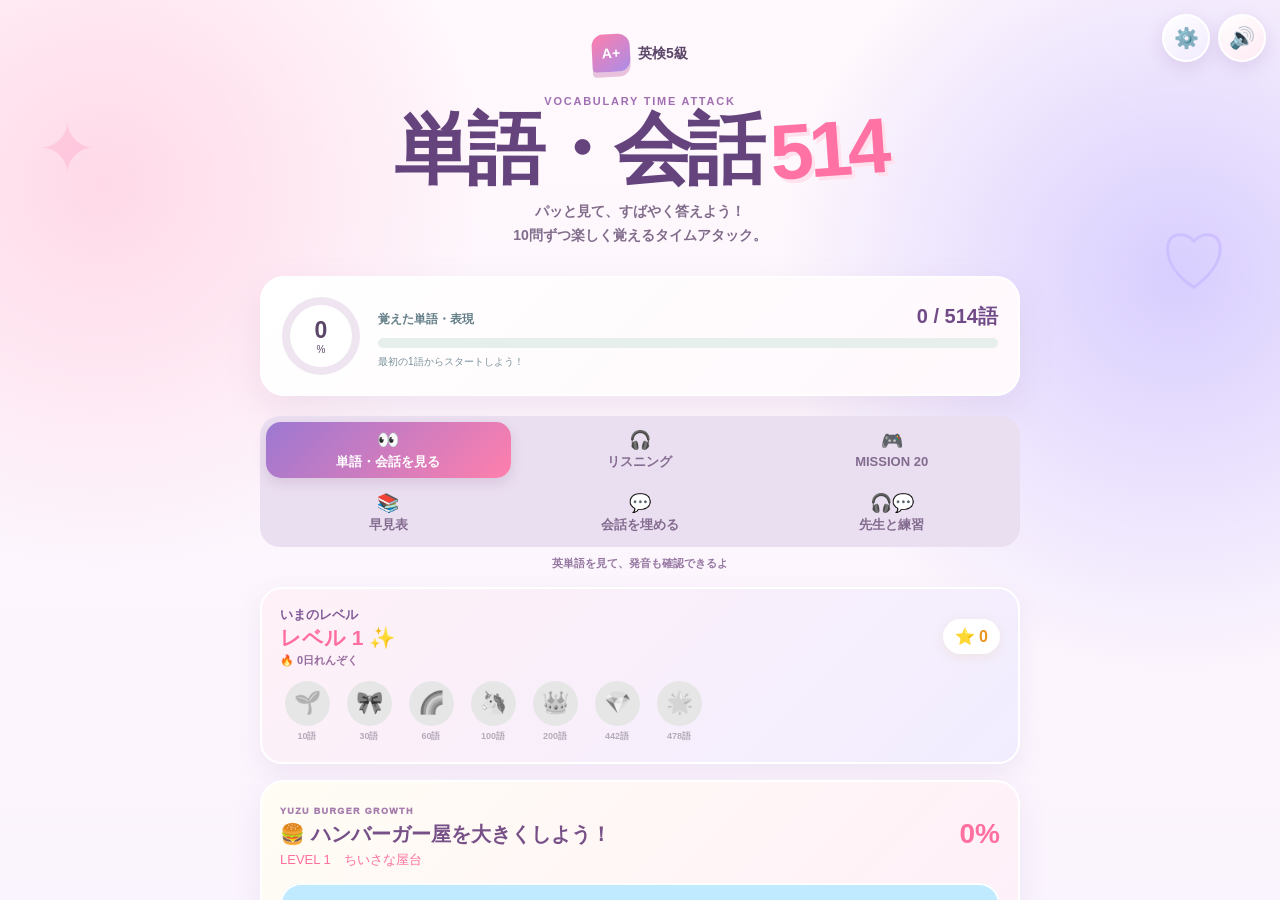
==== index.html @ 6a0f7e55 "Add five speaking practice activities with sentence building and self-check milestones" ====
<!doctype html>
<html lang="ja">
<head>
<meta charset="utf-8">
<meta name="viewport" content="width=device-width,initial-scale=1,viewport-fit=cover">
<title>単語・会話514</title>
<style>
*{box-sizing:border-box}html,body{margin:0;width:100%;height:100%;overflow:hidden;background:#fff8fc}.appframe{display:block;width:100%;height:100%;border:0;background:#fff}
</style>
</head>
<body>
<iframe id="appframe" class="appframe" src="./legacy.html?v=29" title="単語・会話514" allow="autoplay"></iframe>
<script>
const frame=document.getElementById('appframe');
const BGM_KEY='eigo305-bgm-v1';
const BGM_TRACKS={
  1:{tempo:360,notes:[523,659,784,659,587,698,880,698],bass:[262,262,294,294,220,220,247,247],wave:'sine'},
  2:{tempo:320,notes:[659,784,988,784,698,880,1047,880],bass:[330,330,349,349,294,294,330,330],wave:'triangle'},
  3:{tempo:430,notes:[523,587,659,784,659,587,494,587],bass:[262,294,330,392,330,294,247,294],wave:'sine'},
  4:{tempo:270,notes:[784,659,784,988,880,698,880,1047],bass:[196,196,220,220,247,247,262,262],wave:'square'},
  5:{tempo:240,notes:[659,880,784,1047,880,1175,988,784],bass:[330,392,349,440,392,494,440,392],wave:'triangle'}
};
frame.addEventListener('load',()=>{
  const d=frame.contentDocument,w=frame.contentWindow;
  if(!d)return;
  if(!d.getElementById('app-extra-style')){
    const s=d.createElement('style');
    s.id='app-extra-style';
    s.textContent=`
      .mode-picker{grid-template-columns:repeat(3,minmax(0,1fr))!important;gap:7px!important}
      .mode-btn{min-width:0!important;padding:7px 3px!important}
      .mode-btn.mission20-entry,.mode-btn.grammar2-entry{color:#846b90}
      .mode-btn.mission20-entry:active,.mode-btn.grammar2-entry:active{transform:scale(.97)}
      .bgm-settings-toggle{position:fixed;z-index:31;right:max(70px,calc(env(safe-area-inset-right) + 70px));top:max(14px,env(safe-area-inset-top));width:48px;height:48px;border:2px solid #fff;border-radius:50%;background:linear-gradient(145deg,#fff,#f1eaff);color:#795b96;font-size:20px;box-shadow:0 6px 18px #956fa833;cursor:pointer}
      .bgm-settings-toggle:active{transform:scale(.92)}
      .bgm-settings-backdrop{display:none;position:fixed;inset:0;z-index:90;place-items:center;padding:18px;background:#5a3e6d66;backdrop-filter:blur(5px)}
      .bgm-settings-backdrop.on{display:grid}
      .bgm-settings-card{width:min(92vw,440px);padding:20px;border:2px solid #fff;border-radius:26px;background:linear-gradient(145deg,#fff,#fff6fb);box-shadow:0 20px 60px #543b6c44}
      .bgm-settings-head{display:flex;align-items:center;justify-content:space-between;gap:12px}.bgm-settings-head h2{margin:0;color:#704b87;font-size:22px}.bgm-settings-close{width:38px;height:38px;border:0;border-radius:50%;background:#f0e6f4;color:#75578a;font-size:20px;font-weight:900;cursor:pointer}
      .bgm-settings-note{margin:8px 0 14px;color:#8d7898;font-size:11px;font-weight:750;line-height:1.5}
      .bgm-track-grid{display:grid;grid-template-columns:repeat(5,1fr);gap:7px}.bgm-track{min-width:0;padding:12px 4px;border:2px solid #e9def0;border-radius:15px;background:#fff;color:#79598c;font-size:12px;font-weight:900;cursor:pointer}.bgm-track.on{border-color:#ff76aa;color:#fff;background:linear-gradient(135deg,#9d7bd4,#ff78aa);box-shadow:0 5px 12px #a875a23a}.bgm-track small{display:block;margin-top:3px;font-size:8px;opacity:.8}
      @media(max-width:420px){.mode-picker{gap:4px!important}.mode-btn{font-size:10px!important;padding:6px 1px!important}.bgm-settings-toggle{right:66px;width:44px;height:44px}.bgm-track-grid{grid-template-columns:repeat(3,1fr)}}
    `;
    d.head.appendChild(s);
  }

  if(!d.getElementById('bgm-engine-script')){
    const engine=d.createElement('script');
    engine.id='bgm-engine-script';
    engine.textContent=`
      (()=>{
        const KEY=${JSON.stringify(BGM_KEY)};
        const TRACKS=${JSON.stringify(BGM_TRACKS)};
        function choice(){let n=Number(localStorage.getItem(KEY)||1);return TRACKS[n]?n:1}
        function track(){return TRACKS[choice()]}
        bgmBeat=function(){
          if(!soundOn||!audioCtx)return;
          const t=track(),i=bgmStep++%t.notes.length;
          tone(t.notes[i],0,.16,t.wave,t.wave==='square'?.010:.016);
          if(i%2===0)tone(t.bass[i%t.bass.length],0,.27,'triangle',.010);
        };
        startBgm=function(){
          ensureAudio();stopBgm();
          if(soundOn){const t=track();bgmStep=0;bgmBeat();bgmTimer=setInterval(bgmBeat,t.tempo)}
        };
        window.getAppBgm=choice;
        window.setAppBgm=function(n){
          n=Number(n);if(!TRACKS[n])return;
          localStorage.setItem(KEY,String(n));bgmStep=0;
          if(bgmTimer){stopBgm();startBgm()}
          else if(soundOn){ensureAudio();const t=TRACKS[n];t.notes.slice(0,4).forEach((f,i)=>tone(f,i*.10,.13,t.wave,t.wave==='square'?.010:.025))}
        };
      })();
    `;
    d.body.appendChild(engine);
  }

  const injectMission=()=>{
    const picker=d.querySelector('.mode-picker');
    if(!picker||d.getElementById('mission20ModeBtn'))return;
    const b=d.createElement('button');
    b.id='mission20ModeBtn';b.className='mode-btn mission20-entry';b.type='button';
    b.innerHTML='<span>🎮</span>MISSION 20';
    b.addEventListener('click',()=>{window.location.href='./hayamihyo.html?v=27'});
    picker.appendChild(b);
  };

  const injectGrammar=()=>{
    const picker=d.querySelector('.mode-picker');
    if(!picker||d.getElementById('grammar2ModeBtn'))return;
    const b=d.createElement('button');
    b.id='grammar2ModeBtn';b.className='mode-btn grammar2-entry';b.type='button';
    b.innerHTML='<span>📚</span>早見表';
    b.addEventListener('click',()=>{window.location.href='./hayamihyo2.html?v=25'});
    picker.appendChild(b);
  };

  const injectPhrases=()=>{
    const picker=d.querySelector('.mode-picker');
    if(!picker||d.getElementById('phraseMissionBtn'))return;
    const b=d.createElement('button');b.id='phraseMissionBtn';b.className='mode-btn';b.type='button';
    b.innerHTML='<span>💬</span>会話を埋める';b.onclick=()=>{window.location.href='./phrase-mission.html?v=30'};picker.appendChild(b);
  };
  const injectConversation=()=>{
    const picker=d.querySelector('.mode-picker');
    if(!picker||d.getElementById('conversationPracticeBtn'))return;
    const b=d.createElement('button');b.id='conversationPracticeBtn';b.className='mode-btn';b.type='button';
    b.innerHTML='<span>🎧💬</span>先生と練習';b.onclick=()=>{window.location.href='./conversation-practice.html?v=30'};picker.appendChild(b);
  };
  const injectSettings=()=>{
    if(d.getElementById('bgmSettingsButton'))return;
    const btn=d.createElement('button');
    btn.id='bgmSettingsButton';btn.className='bgm-settings-toggle';btn.type='button';btn.textContent='⚙️';btn.setAttribute('aria-label','BGM設定');
    const overlay=d.createElement('div');overlay.id='bgmSettings';overlay.className='bgm-settings-backdrop';
    overlay.innerHTML=`<div class="bgm-settings-card" role="dialog" aria-modal="true" aria-label="BGM設定"><div class="bgm-settings-head"><h2>⚙️ 設定</h2><button class="bgm-settings-close" type="button">×</button></div><p class="bgm-settings-note">BGMを選んでください。選んだ曲は通常モードとMISSION 20で共通です。</p><div class="bgm-track-grid">${[1,2,3,4,5].map(n=>`<button class="bgm-track" type="button" data-bgm="${n}">BGM ${n}<small>▶ 試聴</small></button>`).join('')}</div></div>`;
    const refresh=()=>{const cur=Number(localStorage.getItem(BGM_KEY)||1);overlay.querySelectorAll('[data-bgm]').forEach(x=>x.classList.toggle('on',Number(x.dataset.bgm)===cur))};
    btn.onclick=()=>{refresh();overlay.classList.add('on')};
    overlay.querySelector('.bgm-settings-close').onclick=()=>overlay.classList.remove('on');
    overlay.addEventListener('click',e=>{if(e.target===overlay)overlay.classList.remove('on')});
    overlay.querySelectorAll('[data-bgm]').forEach(x=>x.onclick=()=>{const n=Number(x.dataset.bgm);localStorage.setItem(BGM_KEY,String(n));if(typeof w.setAppBgm==='function')w.setAppBgm(n);refresh()});
    d.body.append(btn,overlay);
  };

  injectMission();injectGrammar();injectPhrases();injectConversation();injectSettings();
  const target=d.getElementById('app')||d.body;
  new MutationObserver(()=>{injectMission();injectGrammar();injectPhrases();injectConversation();injectSettings()}).observe(target,{childList:true,subtree:true});
});
</script>
</body>
</html>
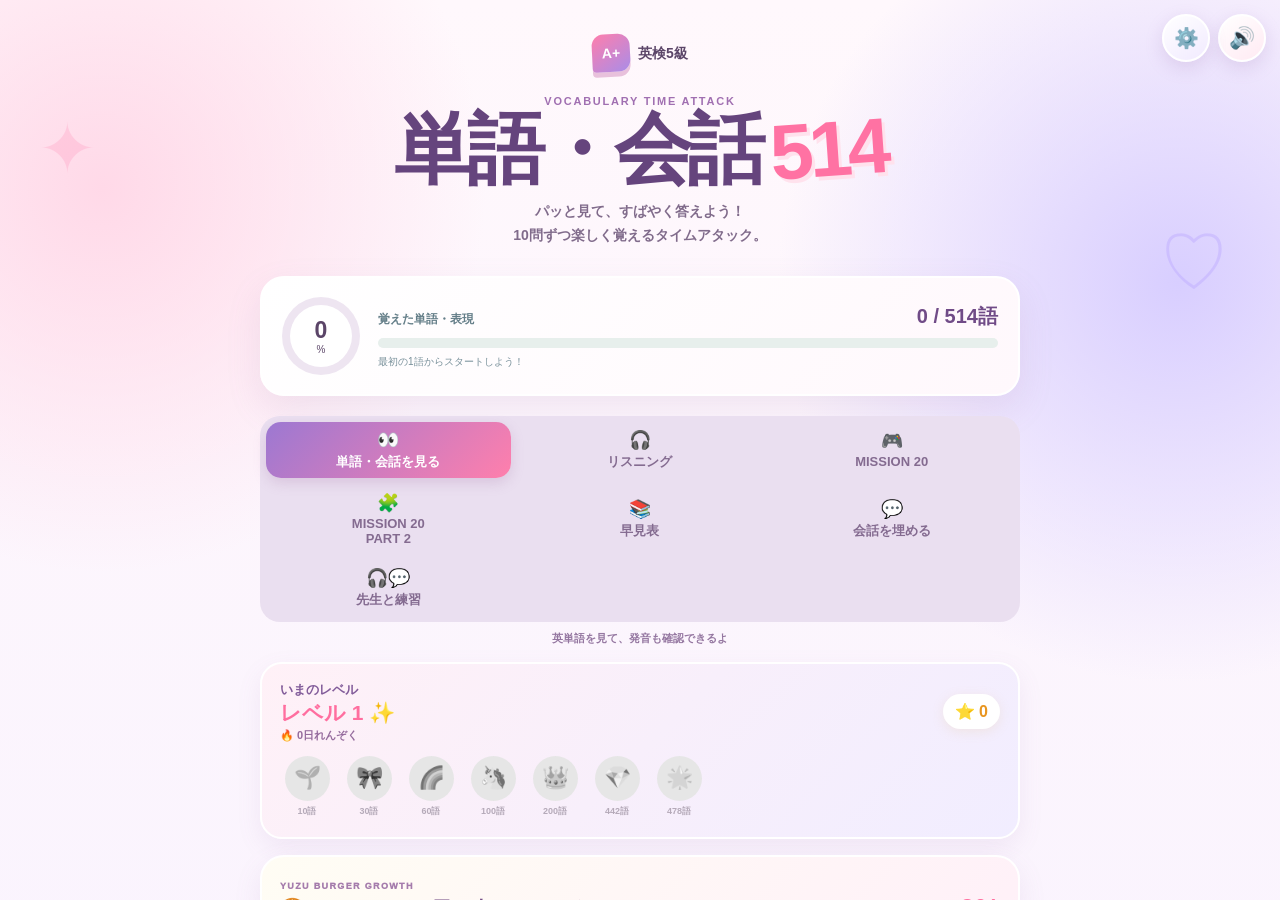
==== commit 7b1a6ddb: "Link Mission 20 Part 2 directly from the home menu" ====
--- a/index.html
+++ b/index.html
@@ -9,7 +9,7 @@
 </style>
 </head>
 <body>
-<iframe id="appframe" class="appframe" src="./legacy.html?v=29" title="単語・会話514" allow="autoplay"></iframe>
+<iframe id="appframe" class="appframe" src="./legacy.html?v=34" title="単語・会話514" allow="autoplay"></iframe>
 <script>
 const frame=document.getElementById('appframe');
 const BGM_KEY='eigo305-bgm-v1';
@@ -81,7 +81,18 @@
     const b=d.createElement('button');
     b.id='mission20ModeBtn';b.className='mode-btn mission20-entry';b.type='button';
     b.innerHTML='<span>🎮</span>MISSION 20';
-    b.addEventListener('click',()=>{window.location.href='./hayamihyo.html?v=27'});
+    b.addEventListener('click',()=>{window.location.href='./hayamihyo.html?v=35'});
+    picker.appendChild(b);
+  };
+
+  const injectMissionPart2=()=>{
+    const picker=d.querySelector('.mode-picker');
+    if(!picker||d.getElementById('mission20Part2ModeBtn'))return;
+    const b=d.createElement('button');
+    b.id='mission20Part2ModeBtn';b.className='mode-btn mission20-entry';b.type='button';
+    b.innerHTML='<span>🧩</span>MISSION 20<br>PART 2';
+    b.setAttribute('aria-label','MISSION 20 PART 2：レッスンの単語・語句');
+    b.addEventListener('click',()=>{window.location.href='./hayamihyo.html?part=2&v=35'});
     picker.appendChild(b);
   };
 
@@ -121,9 +132,9 @@
     d.body.append(btn,overlay);
   };
 
-  injectMission();injectGrammar();injectPhrases();injectConversation();injectSettings();
+  injectMission();injectMissionPart2();injectGrammar();injectPhrases();injectConversation();injectSettings();
   const target=d.getElementById('app')||d.body;
-  new MutationObserver(()=>{injectMission();injectGrammar();injectPhrases();injectConversation();injectSettings()}).observe(target,{childList:true,subtree:true});
+  new MutationObserver(()=>{injectMission();injectMissionPart2();injectGrammar();injectPhrases();injectConversation();injectSettings()}).observe(target,{childList:true,subtree:true});
 });
 </script>
 </body>
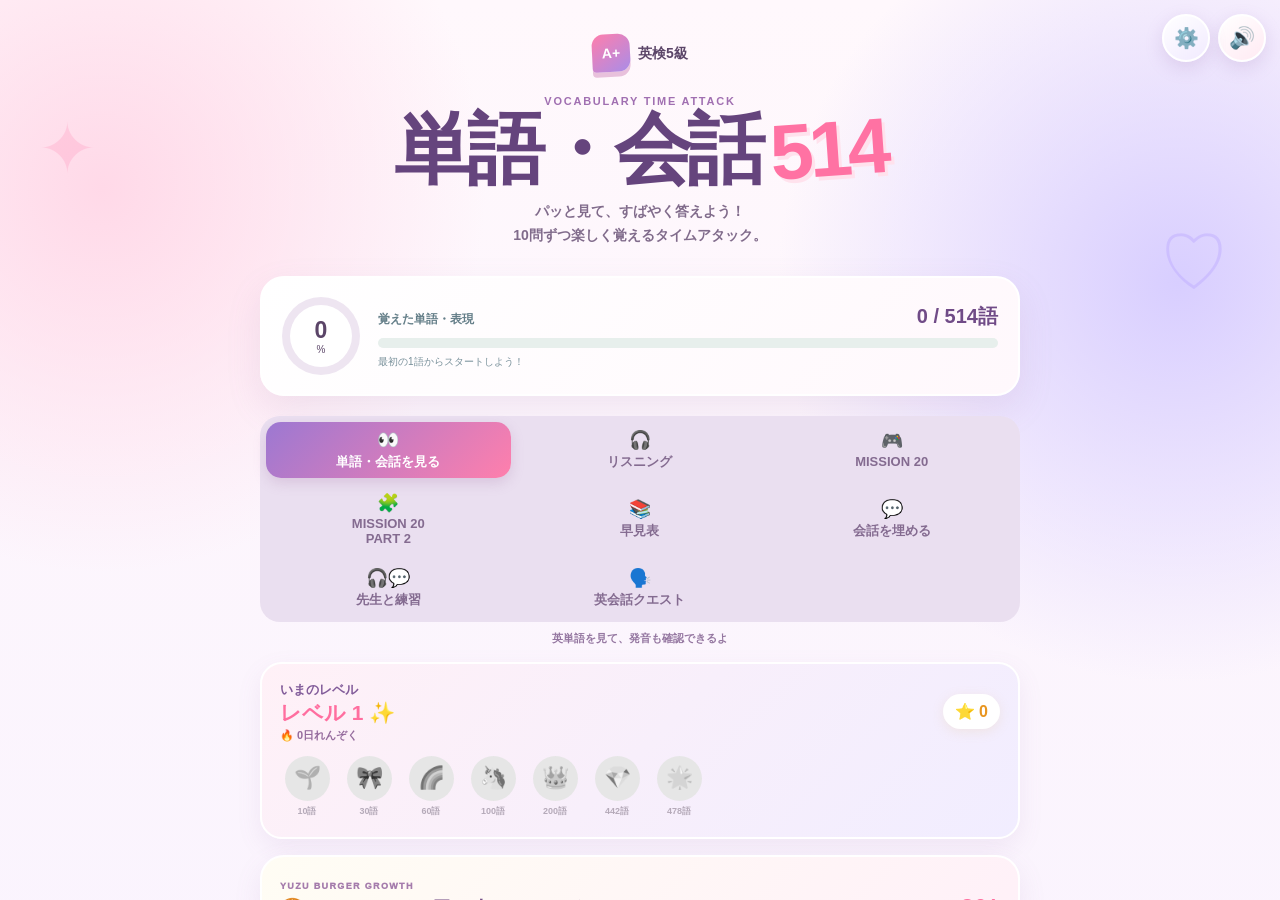
==== commit cd637088: "Add beginner conversation quests with three practice stages and review" ====
--- a/index.html
+++ b/index.html
@@ -118,6 +118,13 @@
     const b=d.createElement('button');b.id='conversationPracticeBtn';b.className='mode-btn';b.type='button';
     b.innerHTML='<span>🎧💬</span>先生と練習';b.onclick=()=>{window.location.href='./conversation-practice.html?v=30'};picker.appendChild(b);
   };
+  const injectConversationQuest=()=>{
+    const picker=d.querySelector('.mode-picker');
+    if(!picker||d.getElementById('conversationQuestBtn'))return;
+    const b=d.createElement('button');b.id='conversationQuestBtn';b.className='mode-btn';b.type='button';
+    b.innerHTML='<span>🗣️</span>英会話クエスト';
+    b.onclick=()=>{window.location.href='./conversation-quest.html?v=36'};picker.appendChild(b);
+  };
   const injectSettings=()=>{
     if(d.getElementById('bgmSettingsButton'))return;
     const btn=d.createElement('button');
@@ -132,9 +139,9 @@
     d.body.append(btn,overlay);
   };
 
-  injectMission();injectMissionPart2();injectGrammar();injectPhrases();injectConversation();injectSettings();
+  injectMission();injectMissionPart2();injectGrammar();injectPhrases();injectConversation();injectConversationQuest();injectSettings();
   const target=d.getElementById('app')||d.body;
-  new MutationObserver(()=>{injectMission();injectMissionPart2();injectGrammar();injectPhrases();injectConversation();injectSettings()}).observe(target,{childList:true,subtree:true});
+  new MutationObserver(()=>{injectMission();injectMissionPart2();injectGrammar();injectPhrases();injectConversation();injectConversationQuest();injectSettings()}).observe(target,{childList:true,subtree:true});
 });
 </script>
 </body>
